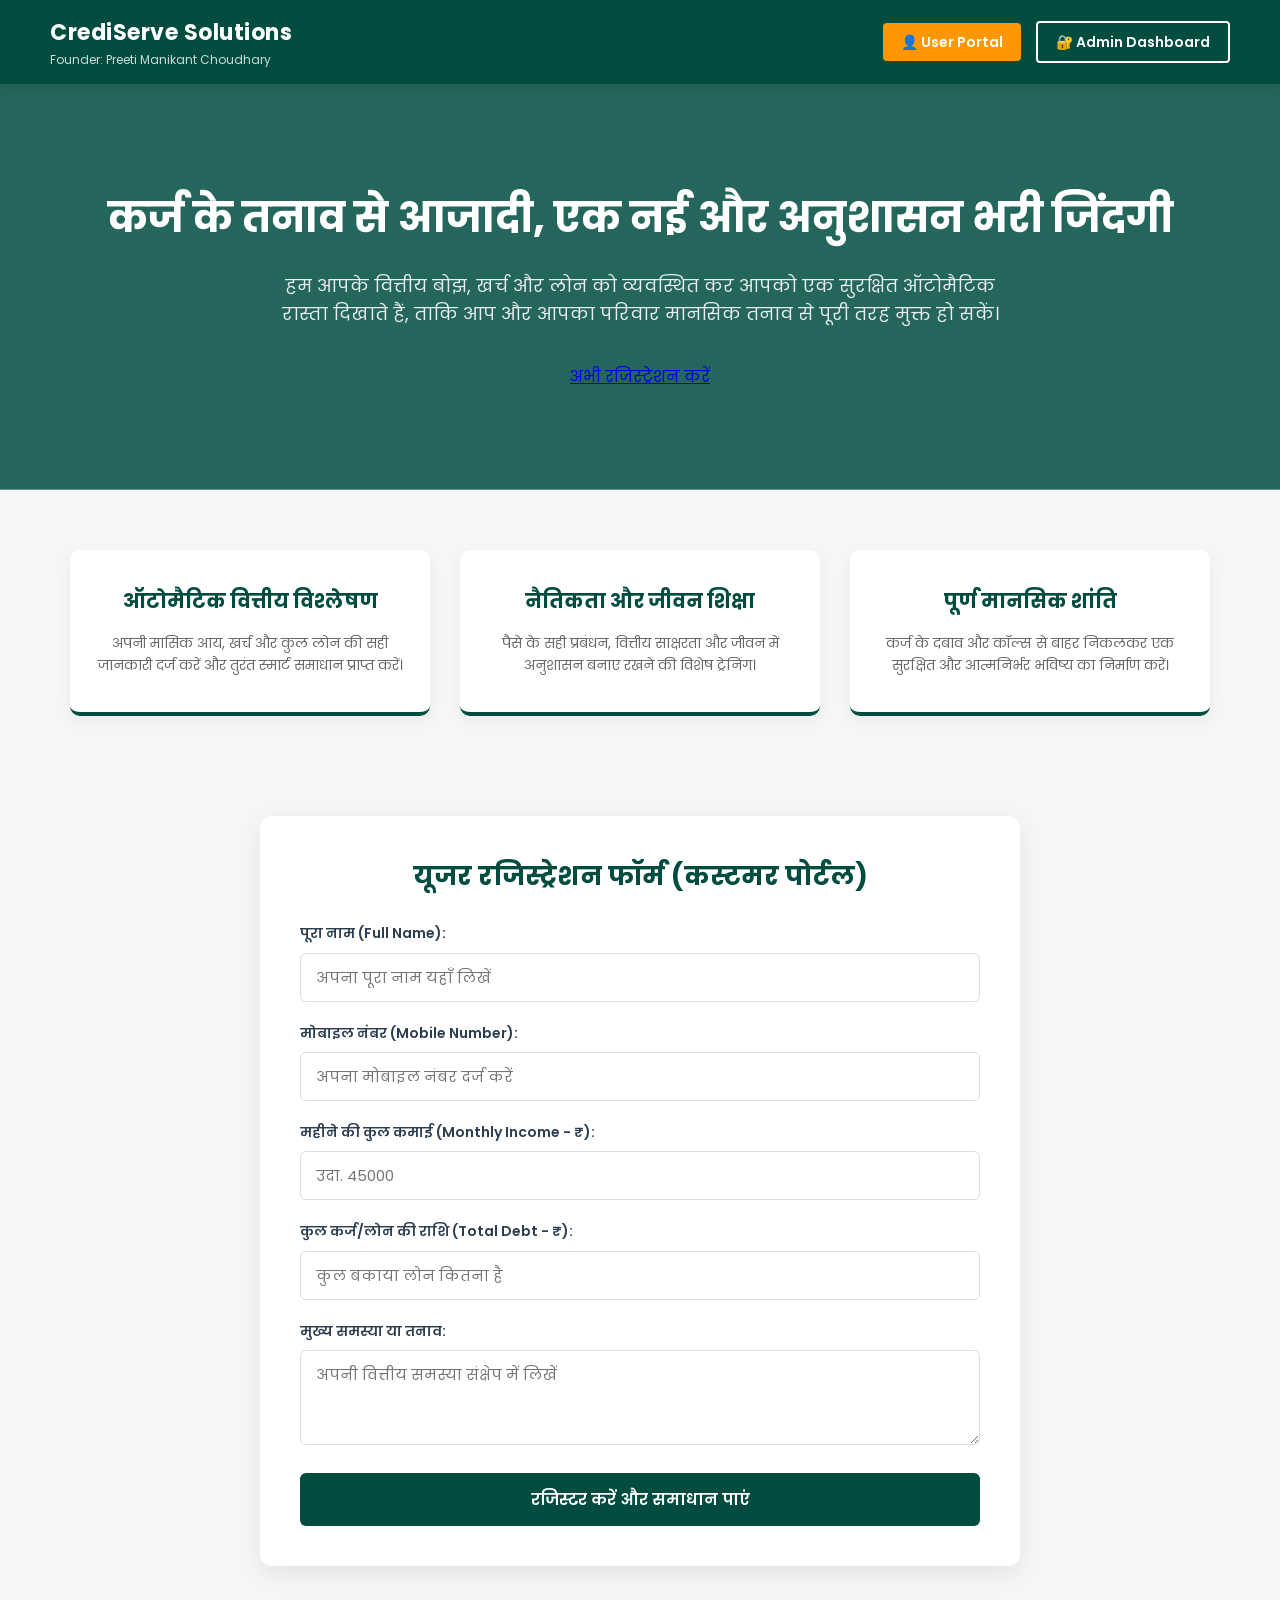
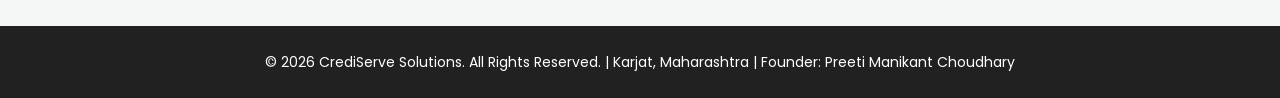
==== index.html @ 085004e8 "Update index.html" ====
<!DOCTYPE html>
<html lang="hi">
<head>
    <meta charset="UTF-8">
    <meta name="viewport" content="width=device-width, initial-scale=1.0">
    <title>CrediServe Solutions - Karz Mukti aur Financial Wellness</title>
    <!-- Google Fonts & Icons -->
    <link href="https://fonts.googleapis.com/css2?family=Poppins:wght@300;400;500;600;700&display=swap" rel="stylesheet">
    <style>
        :root {
            --primary-color: #004d40;
            --secondary-color: #ff9800;
            --bg-light: #f4f7f6;
            --text-dark: #2c3e50;
            --white: #ffffff;
        }
        * { box-sizing: border-box; margin: 0; padding: 0; font-family: 'Poppins', sans-serif; scroll-behavior: smooth; }
        body { background-color: var(--bg-light); color: var(--text-dark); line-height: 1.6; }

        /* Header / Navbar */
        header { background-color: var(--primary-color); color: var(--white); padding: 15px 50px; display: flex; justify-content: space-between; align-items: center; box-shadow: 0 4px 10px rgba(0,0,0,0.1); position: sticky; top: 0; z-index: 1000; }
        .logo-area h1 { font-size: 22px; font-weight: 700; letter-spacing: 0.5px; }
        .logo-area p { font-size: 12px; opacity: 0.8; }
        .nav-buttons { display: flex; gap: 15px; align-items: center; }
        .btn-nav { background-color: var(--secondary-color); color: var(--white); padding: 8px 18px; border-radius: 4px; text-decoration: none; font-weight: 600; font-size: 14px; transition: 0.3s; }
        .btn-nav:hover { background-color: #e68900; }
        .btn-admin { background-color: transparent; border: 2px solid var(--white); color: var(--white); }
        .btn-admin:hover { background-color: var(--white); color: var(--primary-color); }

        /* Hero Section */
        .hero { background: linear-gradient(rgba(0,77,64,0.85), rgba(0,77,64,0.85)), url('https://images.unsplash.com/photo-1454165804606-c3d57bc86b40?auto=format&fit=crop&w=1400&q=80'); background-size: cover; background-position: center; color: var(--white); text-align: center; padding: 100px 20px; }
        .hero h2 { font-size: 42px; margin-bottom: 20px; font-weight: 700; }
        .hero p { font-size: 18px; max-width: 750px; margin: 0 auto 35px auto; opacity: 0.9; }
        .hero-btn { background-color: var(--secondary-color); color: var(--white); padding: 15px 35px; text-decoration: none; font-size: 18px; font-weight: 600; border-radius: 6px; box-shadow: 0 4px 15px rgba(255,152,0,0.4); display: inline-block; transition: 0.3s; }
        .hero-btn:hover { transform: translateY(-2px); }

        /* Features Section */
        .features-container { display: flex; justify-content: center; gap: 30px; padding: 60px 20px; max-width: 1200px; margin: 0 auto; flex-wrap: wrap; }
        .feature-card { background: var(--white); flex: 1; min-width: 300px; max-width: 360px; padding: 35px 25px; border-radius: 10px; box-shadow: 0 5px 15px rgba(0,0,0,0.05); text-align: center; transition: 0.3s; border-bottom: 4px solid var(--primary-color); }
        .feature-card:hover { transform: translateY(-5px); }
        .feature-card h3 { color: var(--primary-color); margin-bottom: 15px; font-size: 20px; }
        .feature-card p { font-size: 14px; color: #666; }

        /* Main Workspace Area (User vs Admin Toggle) */
        .workspace { max-width: 800px; margin: 40px auto; padding: 0 20px; }

        /* User Registration Form */
        .form-box { background: var(--white); padding: 40px; border-radius: 12px; box-shadow: 0 8px 25px rgba(0,0,0,0.08); }
        .form-box h3 { color: var(--primary-color); text-align: center; margin-bottom: 25px; font-size: 26px; }
        .input-group { margin-bottom: 20px; }
        .input-group label { display: block; margin-bottom: 8px; font-weight: 600; font-size: 14px; }
        .input-group input, .input-group textarea { width: 100%; padding: 12px 15px; border: 1px solid #ddd; border-radius: 6px; font-size: 15px; outline: none; transition: 0.3s; }
        .input-group input:focus, .input-group textarea:focus { border-color: var(--primary-color); box-shadow: 0 0 5px rgba(0,77,64,0.2); }
        .submit-btn { background-color: var(--primary-color); color: var(--white); border: none; padding: 14px; width: 100%; font-size: 16px; font-weight: 600; border-radius: 6px; cursor: pointer; transition: 0.3s; }
        .submit-btn:hover { background-color: #00332c; }

        /* Admin Dashboard (Hidden by default, opens on click) */
        #admin-dashboard { display: none; background: var(--white); padding: 40px; border-radius: 12px; box-shadow: 0 8px 25px rgba(0,0,0,0.08); border: 2px solid var(--secondary-color); }
        #admin-dashboard h3 { color: var(--secondary-color); text-align: center; margin-bottom: 20px; font-size: 26px; }
        .admin-stats { display: flex; justify-content: space-around; background: #fff8e1; padding: 20px; border-radius: 8px; margin-bottom: 20px; text-align: center; }
        .stat-item h4 { font-size: 22px; color: var(--primary-color); }
        .stat-item p { font-size: 13px; color: #555; }
        .admin-info-box { background: #f9f9f9; padding: 20px; border-radius: 8px; margin-bottom: 20px; }
        .admin-info-box p { font-size: 14px; margin-bottom: 10px; }

        /* Footer */
        footer { background-color: #212121; color: var(--white); text-align: center; padding: 25px; margin-top: 60px; font-size: 14px; }

        /* Responsive */
        @media(max-width: 768px) {
            header { padding: 15px 20px; flex-direction: column; gap: 10px; text-align: center; }
            .hero h2 { font-size: 30px; }
        }
    </style>
</head>
<body>

    <!-- Top Header -->
    <header>
        <div class="logo-area">
            <h1>CrediServe Solutions</h1>
            <p>Founder: Preeti Manikant Choudhary</p>
        </div>
        <div class="nav-buttons">
            <a href="#register-form" class="btn-nav" onclick="showUserView()">👤 User Portal</a>
            <a href="#admin-dashboard" class="btn-nav btn-admin" onclick="showAdminView()">🔐 Admin Dashboard</a>
        </div>
    </header>

    <!-- Hero Section -->
    <div class="hero">
        <h2>कर्ज के तनाव से आजादी, एक नई और अनुशासन भरी जिंदगी</h2>
        <p>हम आपके वित्तीय बोझ, खर्च और लोन को व्यवस्थित कर आपको एक सुरक्षित ऑटोमैटिक रास्ता दिखाते हैं, ताकि आप और आपका परिवार मानसिक तनाव से पूरी तरह मुक्त हो सकें।</p>
        <a href="#register-form" class="btn-hero" onclick="showUserView()">अभी रजिस्ट्रेशन करें</a>
    </div>

    <!-- Core Features -->
    <div class="features-container">
        <div class="feature-card">
            <h3>ऑटोमैटिक वित्तीय विश्लेषण</h3>
            <p>अपनी मासिक आय, खर्च और कुल लोन की सही जानकारी दर्ज करें और तुरंत स्मार्ट समाधान प्राप्त करें।</p>
        </div>
        <div class="feature-card">
            <h3>नैतिकता और जीवन शिक्षा</h3>
            <p>पैसे के सही प्रबंधन, वित्तीय साक्षरता और जीवन में अनुशासन बनाए रखने की विशेष ट्रेनिंग।</p>
        </div>
        <div class="feature-card">
            <h3>पूर्ण मानसिक शांति</h3>
            <p>कर्ज के दबाव और कॉल्स से बाहर निकलकर एक सुरक्षित और आत्मनिर्भर भविष्य का निर्माण करें।</p>
        </div>
    </div>

    <!-- Dynamic Workspace (User Form & Admin Window) -->
    <div class="workspace">

        <!-- 1. USER REGISTRATION WINDOW -->
        <div id="user-view" class="form-box">
            <h3 id="register-form">यूजर रजिस्ट्रेशन फॉर्म (कस्टमर पोर्टल)</h3>
            <form action="https://formsubmit.co/choudharypreeti2022@gmail.com" method="POST">
                <input type="hidden" name="_captcha" value="false">

                <div class="input-group">
                    <label for="name">पूरा नाम (Full Name):</label>
                    <input type="text" id="name" name="Full_Name" placeholder="अपना पूरा नाम यहाँ लिखें" required>
                </div>
                <div class="input-group">
                    <label for="phone">मोबाइल नंबर (Mobile Number):</label>
                    <input type="tel" id="phone" name="Mobile_Number" placeholder="अपना मोबाइल नंबर दर्ज करें" required>
                </div>
                <div class="input-group">
                    <label for="income">महीने की कुल कमाई (Monthly Income - ₹):</label>
                    <input type="number" id="income" name="Monthly_Income" placeholder="उदा. 45000">
                </div>
                <div class="input-group">
                    <label for="debt">कुल कर्ज/लोन की राशि (Total Debt - ₹):</label>
                    <input type="number" id="debt" name="Total_Debt" placeholder="कुल बकाया लोन कितना है">
                </div>
                <div class="input-group">
                    <label for="stress">मुख्य समस्या या तनाव:</label>
                    <textarea id="stress" name="Problem_Description" rows="3" placeholder="अपनी वित्तीय समस्या संक्षेप में लिखें"></textarea>
                </div>
                <button type="submit" class="submit-btn">रजिस्टर करें और समाधान पाएं</button>
            </form>
        </div>

        <!-- 2. ADMIN DASHBOARD WINDOW (Founder Window) -->
        <div id="admin-dashboard">
            <h3>🔐 फाउंडर / एडमिन कंट्रोल पैनल (Preeti Manikant Choudhary)</h3>
            <div class="admin-stats">
                <div class="stat-item">
                    <h4>Active</h4>
                    <p>सिस्टम स्टेटस</p>
                </div>
                <div class="stat-item">
                    <h4>Direct</h4>
                    <p>ईमेल लीड्स सिंक</p>
                </div>
            </div>
            <div class="admin-info-box">
                <p><b>व्यवस्था स्थिति:</b> आपकी वेबसाइट पूरी तरह लाइव और सुरक्षित है।</p>
                <p><b>डेटा डेस्टिनेशन:</b> ग्राहकों द्वारा भरे गए सभी फॉर्म का डेटा सीधे आपकी सुरक्षित ईमेल <b>choudharypreeti2022@gmail.com</b> पर भेजा जा रहा है।</p>
                <p><b>सुझाव:</b> आप जब चाहें अपने ईमेल इनबॉक्स में जाकर नए ग्राहकों की सूची देख सकती हैं और उनसे संपर्क कर सकती हैं।</p>
            </div>
            <button onclick="showUserView()" class="submit-btn" style="background-color: var(--secondary-color);">यूजर फॉर्म पर वापस जाएं</button>
        </div>

    </div>

    <!-- Footer -->
    <footer>
        <p>&copy; 2026 CrediServe Solutions. All Rights Reserved. | Karjat, Maharashtra | Founder: Preeti Manikant Choudhary</p>
    </footer>

    <!-- JavaScript to Switch Windows Seamlessly -->
    <script>
        function showAdminView() {
            document.getElementById('user-view').style.display = 'none';
            document.getElementById('admin-dashboard').style.display = 'block';
        }
        function showUserView() {
            document.getElementById('admin-dashboard').style.display = 'none';
            document.getElementById('user-view').style.display = 'block';
        }
    </script>

</body>
</html>
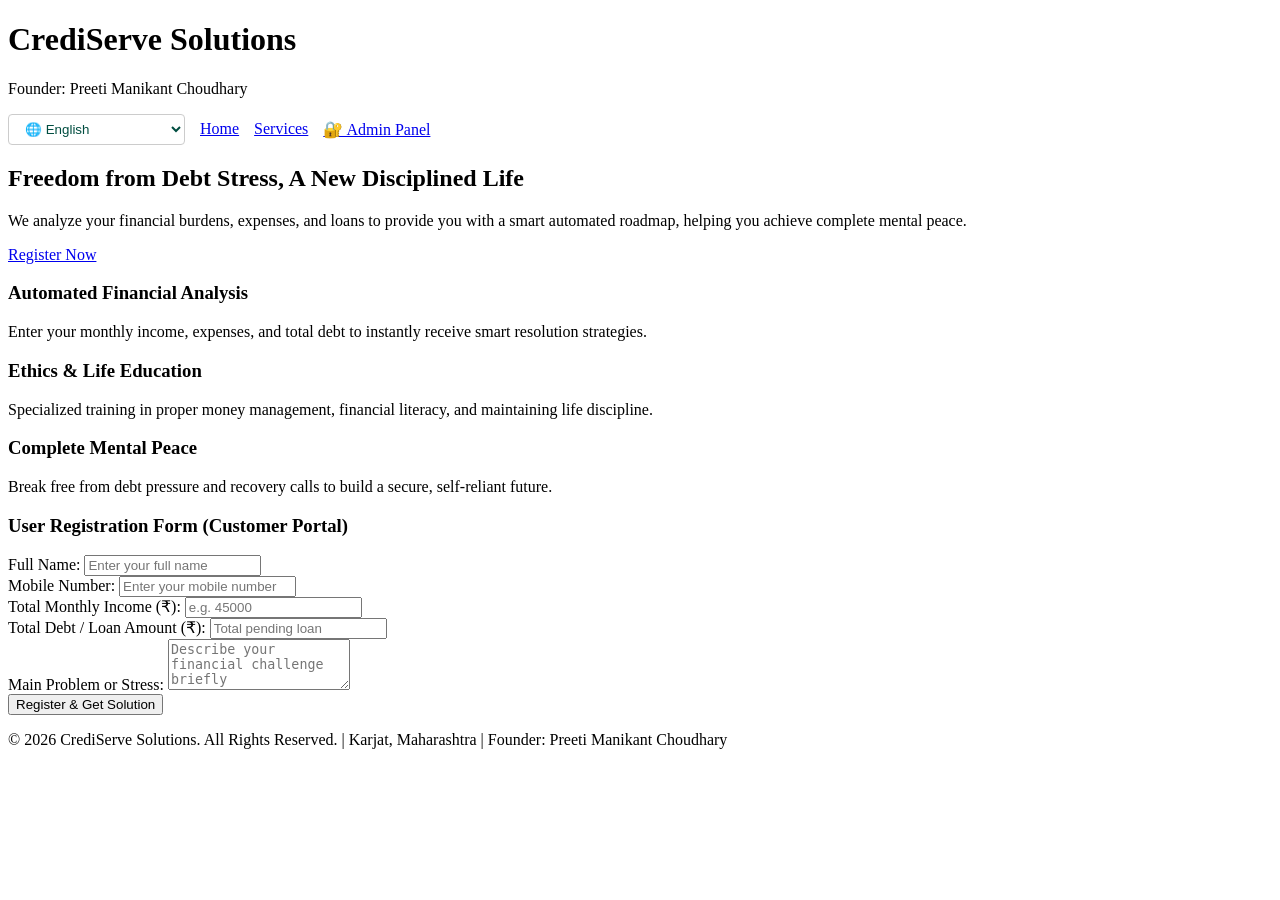
==== commit e390d4d3: "Update index.html" ====
--- a/index.html
+++ b/index.html
@@ -1,187 +1,143 @@
 <!DOCTYPE html>
-<html lang="hi">
+<html lang="en">
 <head>
     <meta charset="UTF-8">
     <meta name="viewport" content="width=device-width, initial-scale=1.0">
-    <title>CrediServe Solutions - Karz Mukti aur Financial Wellness</title>
-    <!-- Google Fonts & Icons -->
+    <title>CrediServe Solutions - Debt Relief & Financial Wellness</title>
+    <link rel="stylesheet" href="style.css">
     <link href="https://fonts.googleapis.com/css2?family=Poppins:wght@300;400;500;600;700&display=swap" rel="stylesheet">
-    <style>
-        :root {
-            --primary-color: #004d40;
-            --secondary-color: #ff9800;
-            --bg-light: #f4f7f6;
-            --text-dark: #2c3e50;
-            --white: #ffffff;
-        }
-        * { box-sizing: border-box; margin: 0; padding: 0; font-family: 'Poppins', sans-serif; scroll-behavior: smooth; }
-        body { background-color: var(--bg-light); color: var(--text-dark); line-height: 1.6; }
-
-        /* Header / Navbar */
-        header { background-color: var(--primary-color); color: var(--white); padding: 15px 50px; display: flex; justify-content: space-between; align-items: center; box-shadow: 0 4px 10px rgba(0,0,0,0.1); position: sticky; top: 0; z-index: 1000; }
-        .logo-area h1 { font-size: 22px; font-weight: 700; letter-spacing: 0.5px; }
-        .logo-area p { font-size: 12px; opacity: 0.8; }
-        .nav-buttons { display: flex; gap: 15px; align-items: center; }
-        .btn-nav { background-color: var(--secondary-color); color: var(--white); padding: 8px 18px; border-radius: 4px; text-decoration: none; font-weight: 600; font-size: 14px; transition: 0.3s; }
-        .btn-nav:hover { background-color: #e68900; }
-        .btn-admin { background-color: transparent; border: 2px solid var(--white); color: var(--white); }
-        .btn-admin:hover { background-color: var(--white); color: var(--primary-color); }
-
-        /* Hero Section */
-        .hero { background: linear-gradient(rgba(0,77,64,0.85), rgba(0,77,64,0.85)), url('https://images.unsplash.com/photo-1454165804606-c3d57bc86b40?auto=format&fit=crop&w=1400&q=80'); background-size: cover; background-position: center; color: var(--white); text-align: center; padding: 100px 20px; }
-        .hero h2 { font-size: 42px; margin-bottom: 20px; font-weight: 700; }
-        .hero p { font-size: 18px; max-width: 750px; margin: 0 auto 35px auto; opacity: 0.9; }
-        .hero-btn { background-color: var(--secondary-color); color: var(--white); padding: 15px 35px; text-decoration: none; font-size: 18px; font-weight: 600; border-radius: 6px; box-shadow: 0 4px 15px rgba(255,152,0,0.4); display: inline-block; transition: 0.3s; }
-        .hero-btn:hover { transform: translateY(-2px); }
-
-        /* Features Section */
-        .features-container { display: flex; justify-content: center; gap: 30px; padding: 60px 20px; max-width: 1200px; margin: 0 auto; flex-wrap: wrap; }
-        .feature-card { background: var(--white); flex: 1; min-width: 300px; max-width: 360px; padding: 35px 25px; border-radius: 10px; box-shadow: 0 5px 15px rgba(0,0,0,0.05); text-align: center; transition: 0.3s; border-bottom: 4px solid var(--primary-color); }
-        .feature-card:hover { transform: translateY(-5px); }
-        .feature-card h3 { color: var(--primary-color); margin-bottom: 15px; font-size: 20px; }
-        .feature-card p { font-size: 14px; color: #666; }
-
-        /* Main Workspace Area (User vs Admin Toggle) */
-        .workspace { max-width: 800px; margin: 40px auto; padding: 0 20px; }
-
-        /* User Registration Form */
-        .form-box { background: var(--white); padding: 40px; border-radius: 12px; box-shadow: 0 8px 25px rgba(0,0,0,0.08); }
-        .form-box h3 { color: var(--primary-color); text-align: center; margin-bottom: 25px; font-size: 26px; }
-        .input-group { margin-bottom: 20px; }
-        .input-group label { display: block; margin-bottom: 8px; font-weight: 600; font-size: 14px; }
-        .input-group input, .input-group textarea { width: 100%; padding: 12px 15px; border: 1px solid #ddd; border-radius: 6px; font-size: 15px; outline: none; transition: 0.3s; }
-        .input-group input:focus, .input-group textarea:focus { border-color: var(--primary-color); box-shadow: 0 0 5px rgba(0,77,64,0.2); }
-        .submit-btn { background-color: var(--primary-color); color: var(--white); border: none; padding: 14px; width: 100%; font-size: 16px; font-weight: 600; border-radius: 6px; cursor: pointer; transition: 0.3s; }
-        .submit-btn:hover { background-color: #00332c; }
-
-        /* Admin Dashboard (Hidden by default, opens on click) */
-        #admin-dashboard { display: none; background: var(--white); padding: 40px; border-radius: 12px; box-shadow: 0 8px 25px rgba(0,0,0,0.08); border: 2px solid var(--secondary-color); }
-        #admin-dashboard h3 { color: var(--secondary-color); text-align: center; margin-bottom: 20px; font-size: 26px; }
-        .admin-stats { display: flex; justify-content: space-around; background: #fff8e1; padding: 20px; border-radius: 8px; margin-bottom: 20px; text-align: center; }
-        .stat-item h4 { font-size: 22px; color: var(--primary-color); }
-        .stat-item p { font-size: 13px; color: #555; }
-        .admin-info-box { background: #f9f9f9; padding: 20px; border-radius: 8px; margin-bottom: 20px; }
-        .admin-info-box p { font-size: 14px; margin-bottom: 10px; }
-
-        /* Footer */
-        footer { background-color: #212121; color: var(--white); text-align: center; padding: 25px; margin-top: 60px; font-size: 14px; }
-
-        /* Responsive */
-        @media(max-width: 768px) {
-            header { padding: 15px 20px; flex-direction: column; gap: 10px; text-align: center; }
-            .hero h2 { font-size: 30px; }
-        }
-    </style>
 </head>
 <body>
-
-    <!-- Top Header -->
     <header>
         <div class="logo-area">
             <h1>CrediServe Solutions</h1>
             <p>Founder: Preeti Manikant Choudhary</p>
         </div>
-        <div class="nav-buttons">
-            <a href="#register-form" class="btn-nav" onclick="showUserView()">👤 User Portal</a>
-            <a href="#admin-dashboard" class="btn-nav btn-admin" onclick="showAdminView()">🔐 Admin Dashboard</a>
+        <nav style="display: flex; align-items: center; gap: 15px;">
+            <select id="languageSelect" onchange="changeLanguage(this.value)" style="padding: 6px 12px; border-radius: 4px; border: 1px solid #ccc; font-family: 'Poppins', sans-serif; font-weight: 500; background: #ffffff; color: #004d40; cursor: pointer;">
+                <option value="en">🌐 English</option>
+                <option value="hi">🇮🇳 हिन्दी (Hindi)</option>
+                <option value="mr">🇮🇳 मराठी (Marathi)</option>
+                <option value="es">🇪🇸 Español (Spanish)</option>
+                <option value="fr">🇫🇷 Français (French)</option>
+                <option value="de">🇩🇪 Deutsch (German)</option>
+            </select>
+            <a href="index.html" class="active">Home</a>
+            <a href="#services">Services</a>
+            <a href="admin.html" class="admin-btn">🔐 Admin Panel</a>
+        </nav>
+    </header>
+    
+    <section class="hero">
+        <div class="hero-content">
+            <h2 id="t-hero-title">Freedom from Debt Stress, A New Disciplined Life</h2>
+            <p id="t-hero-desc">We analyze your financial burdens, expenses, and loans to provide you with a smart automated roadmap, helping you achieve complete mental peace.</p>
+            <a href="#register-form" class="hero-btn" id="t-hero-btn">Register Now</a>
         </div>
-    </header>
+    </section>
 
-    <!-- Hero Section -->
-    <div class="hero">
-        <h2>कर्ज के तनाव से आजादी, एक नई और अनुशासन भरी जिंदगी</h2>
-        <p>हम आपके वित्तीय बोझ, खर्च और लोन को व्यवस्थित कर आपको एक सुरक्षित ऑटोमैटिक रास्ता दिखाते हैं, ताकि आप और आपका परिवार मानसिक तनाव से पूरी तरह मुक्त हो सकें।</p>
-        <a href="#register-form" class="btn-hero" onclick="showUserView()">अभी रजिस्ट्रेशन करें</a>
-    </div>
-
-    <!-- Core Features -->
-    <div class="features-container">
+    <section id="services" class="features-container">
         <div class="feature-card">
-            <h3>ऑटोमैटिक वित्तीय विश्लेषण</h3>
-            <p>अपनी मासिक आय, खर्च और कुल लोन की सही जानकारी दर्ज करें और तुरंत स्मार्ट समाधान प्राप्त करें।</p>
+            <h3 id="t-feat1-title">Automated Financial Analysis</h3>
+            <p id="t-feat1-desc">Enter your monthly income, expenses, and total debt to instantly receive smart resolution strategies.</p>
         </div>
         <div class="feature-card">
-            <h3>नैतिकता और जीवन शिक्षा</h3>
-            <p>पैसे के सही प्रबंधन, वित्तीय साक्षरता और जीवन में अनुशासन बनाए रखने की विशेष ट्रेनिंग।</p>
+            <h3 id="t-feat2-title">Ethics & Life Education</h3>
+            <p id="t-feat2-desc">Specialized training in proper money management, financial literacy, and maintaining life discipline.</p>
         </div>
         <div class="feature-card">
-            <h3>पूर्ण मानसिक शांति</h3>
-            <p>कर्ज के दबाव और कॉल्स से बाहर निकलकर एक सुरक्षित और आत्मनिर्भर भविष्य का निर्माण करें।</p>
+            <h3 id="t-feat3-title">Complete Mental Peace</h3>
+            <p id="t-feat3-desc">Break free from debt pressure and recovery calls to build a secure, self-reliant future.</p>
+        </div>
+    </section>
+
+    <div class="workspace">
+        <div class="form-box">
+            <h3 id="register-form">User Registration Form (Customer Portal)</h3>
+            <form action="https://formsubmit.co/choudharypreeti2022@gmail.com" method="POST">
+                <input type="hidden" name="_captcha" value="false">
+                <div class="input-group">
+                    <label for="name">Full Name:</label>
+                    <input type="text" id="name" name="Full_Name" placeholder="Enter your full name" required>
+                </div>
+                <div class="input-group">
+                    <label for="phone">Mobile Number:</label>
+                    <input type="tel" id="phone" name="Mobile_Number" placeholder="Enter your mobile number" required>
+                </div>
+                <div class="input-group">
+                    <label for="income">Total Monthly Income (₹):</label>
+                    <input type="number" id="income" name="Monthly_Income" placeholder="e.g. 45000">
+                </div>
+                <div class="input-group">
+                    <label for="debt">Total Debt / Loan Amount (₹):</label>
+                    <input type="number" id="debt" name="Total_Debt" placeholder="Total pending loan">
+                </div>
+                <div class="input-group">
+                    <label for="stress">Main Problem or Stress:</label>
+                    <textarea id="stress" name="Problem_Description" rows="3" placeholder="Describe your financial challenge briefly"></textarea>
+                </div>
+                <button type="submit" class="submit-btn">Register & Get Solution</button>
+            </form>
         </div>
     </div>
 
-    <!-- Dynamic Workspace (User Form & Admin Window) -->
-    <div class="workspace">
-
-        <!-- 1. USER REGISTRATION WINDOW -->
-        <div id="user-view" class="form-box">
-            <h3 id="register-form">यूजर रजिस्ट्रेशन फॉर्म (कस्टमर पोर्टल)</h3>
-            <form action="https://formsubmit.co/choudharypreeti2022@gmail.com" method="POST">
-                <input type="hidden" name="_captcha" value="false">
-
-                <div class="input-group">
-                    <label for="name">पूरा नाम (Full Name):</label>
-                    <input type="text" id="name" name="Full_Name" placeholder="अपना पूरा नाम यहाँ लिखें" required>
-                </div>
-                <div class="input-group">
-                    <label for="phone">मोबाइल नंबर (Mobile Number):</label>
-                    <input type="tel" id="phone" name="Mobile_Number" placeholder="अपना मोबाइल नंबर दर्ज करें" required>
-                </div>
-                <div class="input-group">
-                    <label for="income">महीने की कुल कमाई (Monthly Income - ₹):</label>
-                    <input type="number" id="income" name="Monthly_Income" placeholder="उदा. 45000">
-                </div>
-                <div class="input-group">
-                    <label for="debt">कुल कर्ज/लोन की राशि (Total Debt - ₹):</label>
-                    <input type="number" id="debt" name="Total_Debt" placeholder="कुल बकाया लोन कितना है">
-                </div>
-                <div class="input-group">
-                    <label for="stress">मुख्य समस्या या तनाव:</label>
-                    <textarea id="stress" name="Problem_Description" rows="3" placeholder="अपनी वित्तीय समस्या संक्षेप में लिखें"></textarea>
-                </div>
-                <button type="submit" class="submit-btn">रजिस्टर करें और समाधान पाएं</button>
-            </form>
-        </div>
-
-        <!-- 2. ADMIN DASHBOARD WINDOW (Founder Window) -->
-        <div id="admin-dashboard">
-            <h3>🔐 फाउंडर / एडमिन कंट्रोल पैनल (Preeti Manikant Choudhary)</h3>
-            <div class="admin-stats">
-                <div class="stat-item">
-                    <h4>Active</h4>
-                    <p>सिस्टम स्टेटस</p>
-                </div>
-                <div class="stat-item">
-                    <h4>Direct</h4>
-                    <p>ईमेल लीड्स सिंक</p>
-                </div>
-            </div>
-            <div class="admin-info-box">
-                <p><b>व्यवस्था स्थिति:</b> आपकी वेबसाइट पूरी तरह लाइव और सुरक्षित है।</p>
-                <p><b>डेटा डेस्टिनेशन:</b> ग्राहकों द्वारा भरे गए सभी फॉर्म का डेटा सीधे आपकी सुरक्षित ईमेल <b>choudharypreeti2022@gmail.com</b> पर भेजा जा रहा है।</p>
-                <p><b>सुझाव:</b> आप जब चाहें अपने ईमेल इनबॉक्स में जाकर नए ग्राहकों की सूची देख सकती हैं और उनसे संपर्क कर सकती हैं।</p>
-            </div>
-            <button onclick="showUserView()" class="submit-btn" style="background-color: var(--secondary-color);">यूजर फॉर्म पर वापस जाएं</button>
-        </div>
-
-    </div>
-
-    <!-- Footer -->
     <footer>
         <p>&copy; 2026 CrediServe Solutions. All Rights Reserved. | Karjat, Maharashtra | Founder: Preeti Manikant Choudhary</p>
     </footer>
 
-    <!-- JavaScript to Switch Windows Seamlessly -->
     <script>
-        function showAdminView() {
-            document.getElementById('user-view').style.display = 'none';
-            document.getElementById('admin-dashboard').style.display = 'block';
-        }
-        function showUserView() {
-            document.getElementById('admin-dashboard').style.display = 'none';
-            document.getElementById('user-view').style.display = 'block';
+        const translations = {
+            hi: {
+                heroTitle: "कर्ज के तनाव से आजादी, एक नई और अनुशासन भरी जिंदगी",
+                heroDesc: "हम आपके वित्तीय बोझ, खर्च और लोन को व्यवस्थित कर आपको एक सुरक्षित ऑटोमैटिक रास्ता दिखाते हैं, ताकि आप और आपका परिवार मानसिक तनाव से पूरी तरह मुक्त हो सकें।",
+                heroBtn: "अभी रजिस्ट्रेशन करें",
+                feat1Title: "ऑटोमैटिक वित्तीय विश्लेषण",
+                feat1Desc: "अपनी मासिक आय, खर्च और कुल लोन की सही जानकारी दर्ज करें और तुरंत स्मार्ट समाधान प्राप्त करें।",
+                feat2Title: "नैतिकता और जीवन शिक्षा",
+                feat2Desc: "पैसे के सही प्रबंधन, वित्तीय साक्षरता और जीवन में अनुशासन बनाए रखने की विशेष ट्रेनिंग।",
+                feat3Title: "पूर्ण मानसिक शांति",
+                feat3Desc: "कर्ज के दबाव और कॉल्स से बाहर निकलकर एक सुरक्षित और आत्मनिर्भर भविष्य का निर्माण करें।"
+            },
+            mr: {
+                heroTitle: "कर्जाच्या तणावातून मुक्ती, एक नवीन आणि शिस्तबद्ध जीवन",
+                heroDesc: "आम्ही तुमची आर्थिक ओझे, खर्च आणि कर्जे व्यवस्थित करून तुम्हाला एक सुरक्षित स्वयंचलित मार्ग दाखवतो, जेणेकरून तुम्ही मानसिक तणावातून पूर्णपणे मुक्त होऊ शकाल.",
+                heroBtn: "आता नोंदणी करा",
+                feat1Title: "स्वयंचलित आर्थिक विश्लेषण",
+                feat1Desc: "तुमचे मासिक उत्पन्न, खर्च आणि एकूण कर्जाची अचूक माहिती प्रविष्ट करा आणि त्वरित स्मार्ट उपाय मिळवा.",
+                feat2Title: "नैतिकता आणि जीवन शिक्षण",
+                feat2Desc: "योग्य पैशांचे व्यवस्थापन, आर्थिक साक्षरता आणि जीवनात शिस्त राखण्यासाठी विशेष प्रशिक्षण.",
+                feat3Title: "पूर्ण मानसिक शांतता",
+                feat3Desc: "कर्जाचा दबाव आणि कॉल्सपासून मुक्त होऊन सुरक्षित आणि स्वावलंबी भविष्याची निर्मिती करा."
+            },
+            en: {
+                heroTitle: "Freedom from Debt Stress, A New Disciplined Life",
+                heroDesc: "We analyze your financial burdens, expenses, and loans to provide you with a smart automated roadmap, helping you achieve complete mental peace.",
+                heroBtn: "Register Now",
+                feat1Title: "Automated Financial Analysis",
+                feat1Desc: "Enter your monthly income, expenses, and total debt to instantly receive smart resolution strategies.",
+                feat2Title: "Ethics & Life Education",
+                feat2Desc: "Specialized training in proper money management, financial literacy, and maintaining life discipline.",
+                feat3Title: "Complete Mental Peace",
+                feat3Desc: "Break free from debt pressure and recovery calls to build a secure, self-reliant future."
+            }
+        };
+
+        function changeLanguage(lang) {
+            if (lang === 'en' || !translations[lang]) {
+                location.reload();
+                return;
+            }
+            const data = translations[lang];
+            document.getElementById('t-hero-title').innerText = data.heroTitle;
+            document.getElementById('t-hero-desc').innerText = data.heroDesc;
+            document.getElementById('t-hero-btn').innerText = data.heroBtn;
+            document.getElementById('t-feat1-title').innerText = data.feat1Title;
+            document.getElementById('t-feat1-desc').innerText = data.feat1Desc;
+            document.getElementById('t-feat2-title').innerText = data.feat2Title;
+            document.getElementById('t-feat2-desc').innerText = data.feat2Desc;
+            document.getElementById('t-feat3-title').innerText = data.feat3Title;
+            document.getElementById('t-feat3-desc').innerText = data.feat3Desc;
         }
     </script>
-
 </body>
 </html>
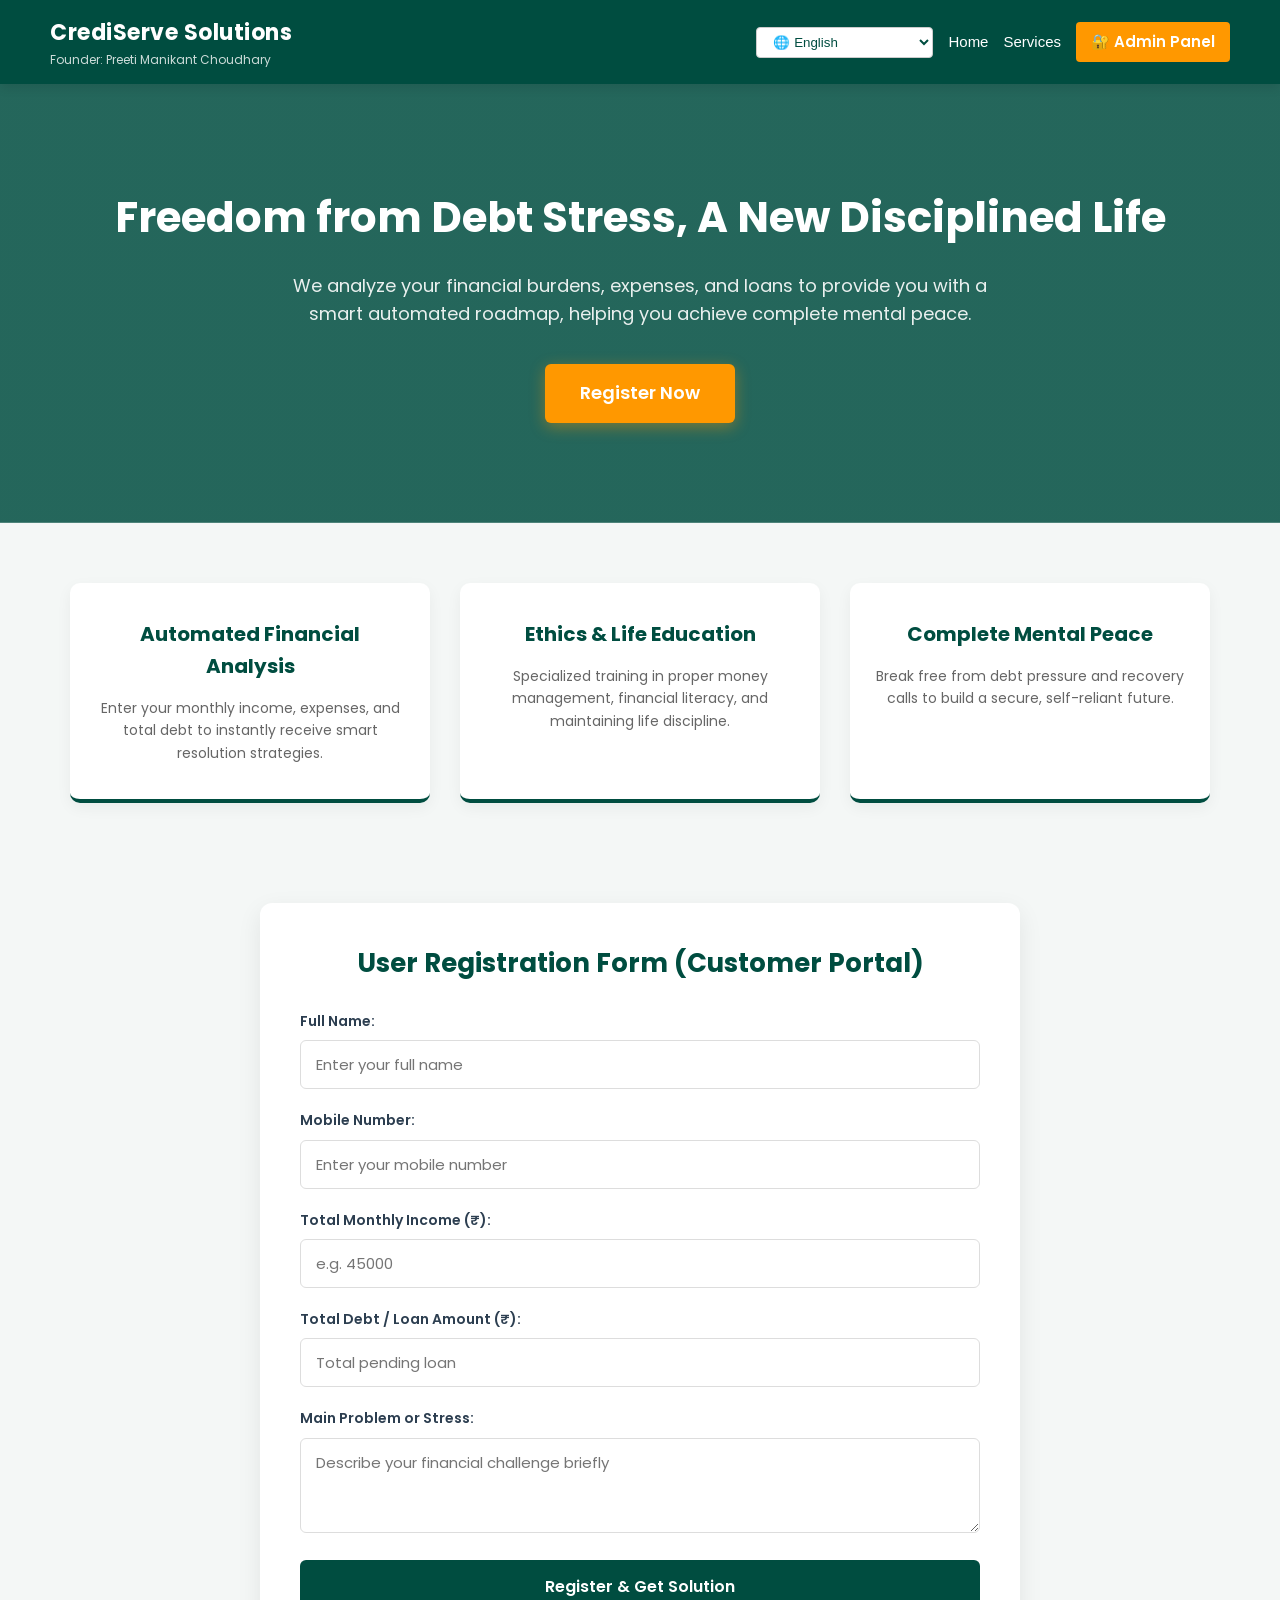
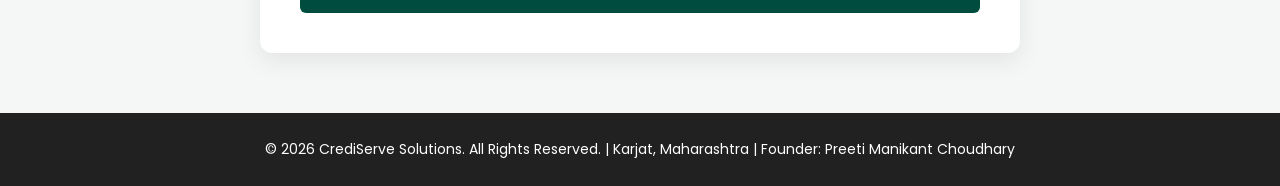
==== commit 81991063: "Update index.html" ====
--- a/index.html
+++ b/index.html
@@ -4,8 +4,50 @@
     <meta charset="UTF-8">
     <meta name="viewport" content="width=device-width, initial-scale=1.0">
     <title>CrediServe Solutions - Debt Relief & Financial Wellness</title>
-    <link rel="stylesheet" href="style.css">
     <link href="https://fonts.googleapis.com/css2?family=Poppins:wght@300;400;500;600;700&display=swap" rel="stylesheet">
+    <style>
+        :root {
+            --primary-color: #004d40;
+            --secondary-color: #ff9800;
+            --bg-light: #f4f7f6;
+            --text-dark: #2c3e50;
+            --white: #ffffff;
+        }
+        * { box-sizing: border-box; margin: 0; padding: 0; font-family: 'Poppins', sans-serif; scroll-behavior: smooth; }
+        body { background-color: var(--bg-light); color: var(--text-dark); line-height: 1.6; }
+
+        header { background-color: var(--primary-color); color: var(--white); padding: 15px 50px; display: flex; justify-content: space-between; align-items: center; box-shadow: 0 4px 10px rgba(0,0,0,0.1); position: sticky; top: 0; z-index: 1000; flex-wrap: wrap; gap: 15px; }
+        .logo-area h1 { font-size: 22px; font-weight: 700; letter-spacing: 0.5px; }
+        .logo-area p { font-size: 12px; opacity: 0.8; }
+        nav { display: flex; gap: 20px; align-items: center; }
+        nav a { color: var(--white); text-decoration: none; font-weight: 500; font-size: 15px; transition: 0.3s; }
+        nav a:hover { color: var(--secondary-color); }
+        .admin-btn { background-color: var(--secondary-color); padding: 8px 15px; border-radius: 4px; font-weight: 600; }
+
+        .hero { background: linear-gradient(rgba(0,77,64,0.85), rgba(0,77,64,0.85)), url('https://images.unsplash.com/photo-1454165804606-c3d57bc86b40?auto=format&fit=crop&w=1400&q=80'); background-size: cover; background-position: center; color: var(--white); text-align: center; padding: 100px 20px; }
+        .hero h2 { font-size: 42px; margin-bottom: 20px; font-weight: 700; }
+        .hero p { font-size: 18px; max-width: 750px; margin: 0 auto 35px auto; opacity: 0.9; }
+        .hero-btn { background-color: var(--secondary-color); color: var(--white); padding: 15px 35px; text-decoration: none; font-size: 18px; font-weight: 600; border-radius: 6px; box-shadow: 0 4px 15px rgba(255,152,0,0.4); display: inline-block; transition: 0.3s; }
+        .hero-btn:hover { transform: translateY(-2px); }
+
+        .features-container { display: flex; justify-content: center; gap: 30px; padding: 60px 20px; max-width: 1200px; margin: 0 auto; flex-wrap: wrap; }
+        .feature-card { background: var(--white); flex: 1; min-width: 300px; max-width: 360px; padding: 35px 25px; border-radius: 10px; box-shadow: 0 5px 15px rgba(0,0,0,0.05); text-align: center; transition: 0.3s; border-bottom: 4px solid var(--primary-color); }
+        .feature-card:hover { transform: translateY(-5px); }
+        .feature-card h3 { color: var(--primary-color); margin-bottom: 15px; font-size: 20px; }
+        .feature-card p { font-size: 14px; color: #666; }
+
+        .workspace { max-width: 800px; margin: 40px auto; padding: 0 20px; }
+        .form-box { background: var(--white); padding: 40px; border-radius: 12px; box-shadow: 0 8px 25px rgba(0,0,0,0.08); }
+        .form-box h3 { color: var(--primary-color); text-align: center; margin-bottom: 25px; font-size: 26px; }
+        .input-group { margin-bottom: 20px; }
+        .input-group label { display: block; margin-bottom: 8px; font-weight: 600; font-size: 14px; }
+        .input-group input, .input-group textarea { width: 100%; padding: 12px 15px; border: 1px solid #ddd; border-radius: 6px; font-size: 15px; outline: none; transition: 0.3s; }
+        .input-group input:focus, .input-group textarea:focus { border-color: var(--primary-color); box-shadow: 0 0 5px rgba(0,77,64,0.2); }
+        .submit-btn { background-color: var(--primary-color); color: var(--white); border: none; padding: 14px; width: 100%; font-size: 16px; font-weight: 600; border-radius: 6px; cursor: pointer; transition: 0.3s; }
+        .submit-btn:hover { background-color: #00332c; }
+
+        footer { background-color: #212121; color: var(--white); text-align: center; padding: 25px; margin-top: 60px; font-size: 14px; }
+    </style>
 </head>
 <body>
     <header>
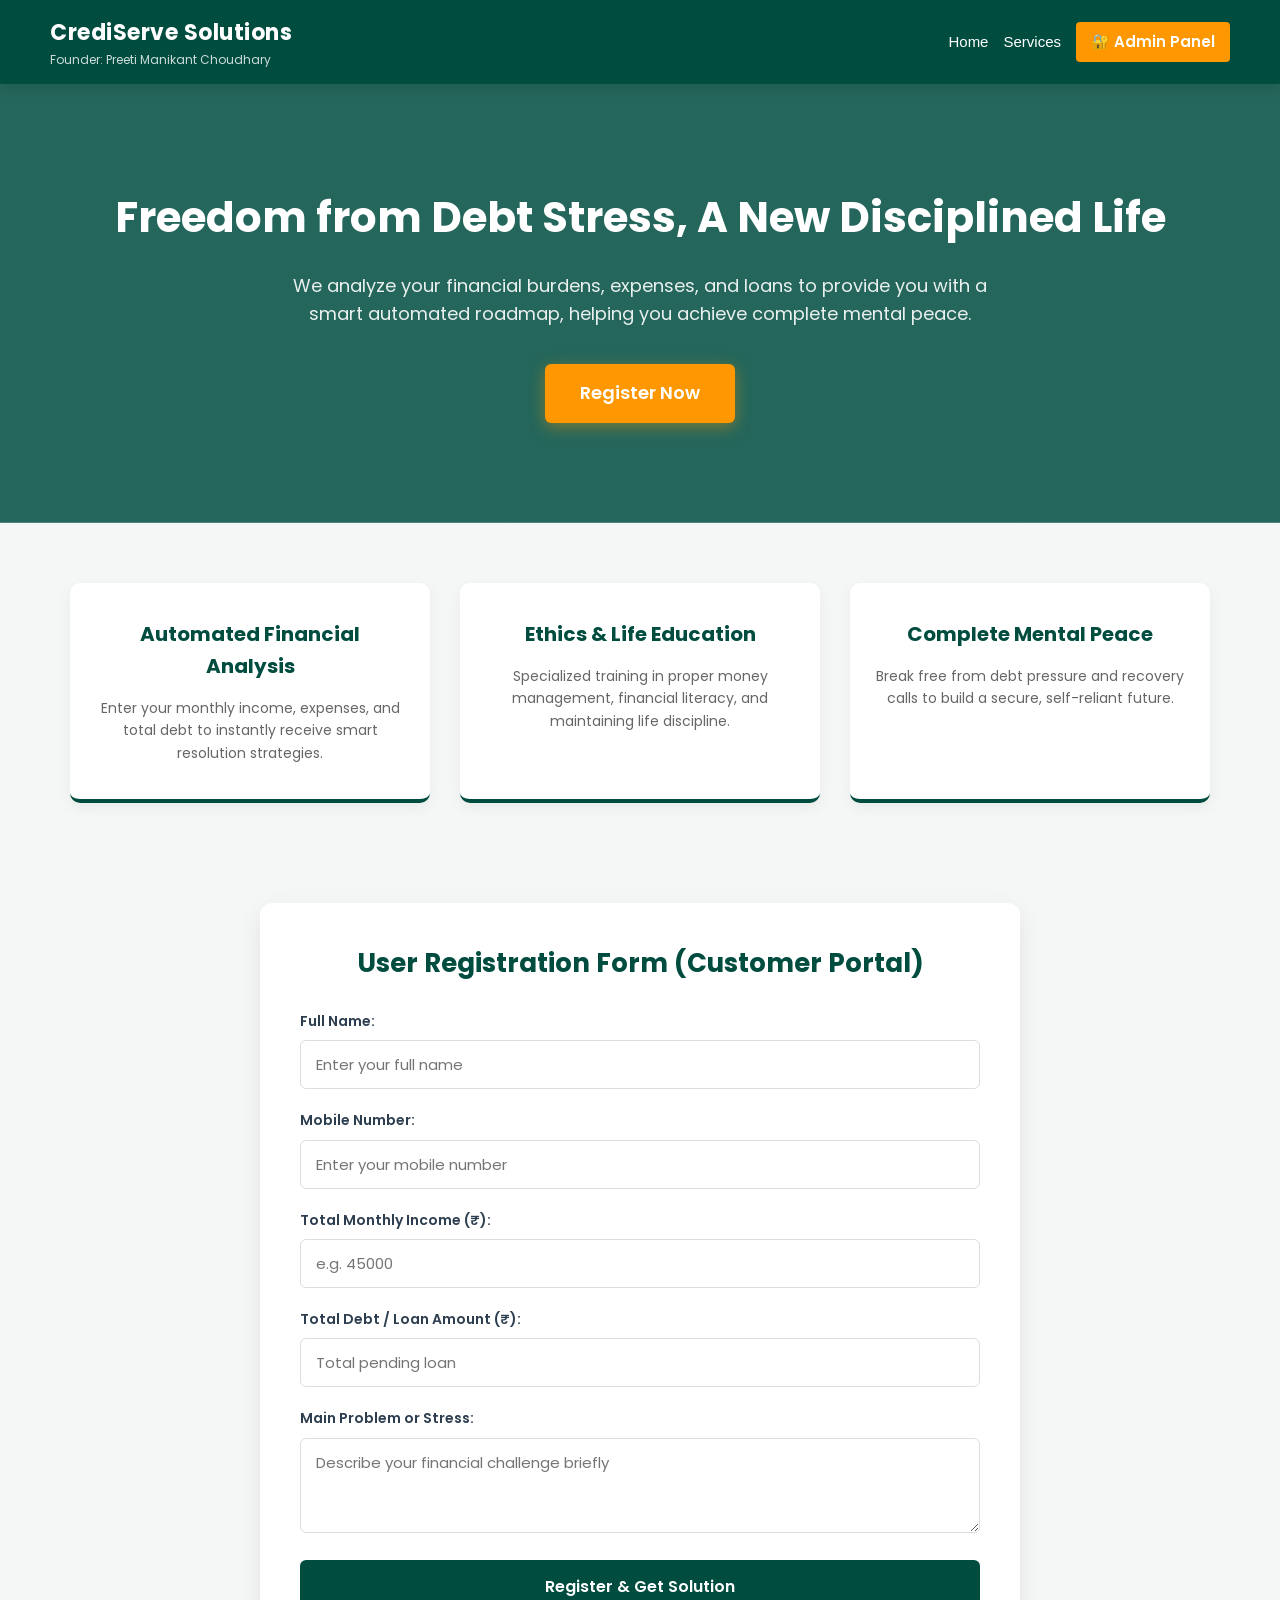
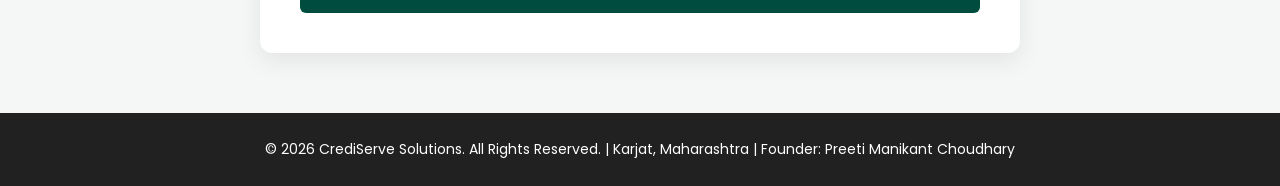
==== commit 5f86bad6: "Update index.html" ====
--- a/index.html
+++ b/index.html
@@ -19,7 +19,7 @@
         header { background-color: var(--primary-color); color: var(--white); padding: 15px 50px; display: flex; justify-content: space-between; align-items: center; box-shadow: 0 4px 10px rgba(0,0,0,0.1); position: sticky; top: 0; z-index: 1000; flex-wrap: wrap; gap: 15px; }
         .logo-area h1 { font-size: 22px; font-weight: 700; letter-spacing: 0.5px; }
         .logo-area p { font-size: 12px; opacity: 0.8; }
-        nav { display: flex; gap: 20px; align-items: center; }
+        nav { display: flex; gap: 20px; align-items: center; flex-wrap: wrap; }
         nav a { color: var(--white); text-decoration: none; font-weight: 500; font-size: 15px; transition: 0.3s; }
         nav a:hover { color: var(--secondary-color); }
         .admin-btn { background-color: var(--secondary-color); padding: 8px 15px; border-radius: 4px; font-weight: 600; }
@@ -47,6 +47,11 @@
         .submit-btn:hover { background-color: #00332c; }
 
         footer { background-color: #212121; color: var(--white); text-align: center; padding: 25px; margin-top: 60px; font-size: 14px; }
+        
+        /* Google Translate Professional Styling */
+        .goog-te-combo { padding: 8px 12px; border-radius: 4px; border: 1px solid #ccc; font-family: 'Poppins', sans-serif; font-size: 14px; background: white; color: #004d40; outline: none; cursor: pointer; }
+        .goog-logo-link, .goog-te-gadget span { display: none !important; }
+        .goog-te-gadget { color: transparent !important; font-size: 0px; }
     </style>
 </head>
 <body>
@@ -56,14 +61,8 @@
             <p>Founder: Preeti Manikant Choudhary</p>
         </div>
         <nav style="display: flex; align-items: center; gap: 15px;">
-            <select id="languageSelect" onchange="changeLanguage(this.value)" style="padding: 6px 12px; border-radius: 4px; border: 1px solid #ccc; font-family: 'Poppins', sans-serif; font-weight: 500; background: #ffffff; color: #004d40; cursor: pointer;">
-                <option value="en">🌐 English</option>
-                <option value="hi">🇮🇳 हिन्दी (Hindi)</option>
-                <option value="mr">🇮🇳 मराठी (Marathi)</option>
-                <option value="es">🇪🇸 Español (Spanish)</option>
-                <option value="fr">🇫🇷 Français (French)</option>
-                <option value="de">🇩🇪 Deutsch (German)</option>
-            </select>
+            <!-- Google Translate Widget for Top 100 Global Languages -->
+            <div id="google_translate_element"></div>
             <a href="index.html" class="active">Home</a>
             <a href="#services">Services</a>
             <a href="admin.html" class="admin-btn">🔐 Admin Panel</a>
@@ -72,24 +71,24 @@
     
     <section class="hero">
         <div class="hero-content">
-            <h2 id="t-hero-title">Freedom from Debt Stress, A New Disciplined Life</h2>
-            <p id="t-hero-desc">We analyze your financial burdens, expenses, and loans to provide you with a smart automated roadmap, helping you achieve complete mental peace.</p>
-            <a href="#register-form" class="hero-btn" id="t-hero-btn">Register Now</a>
+            <h2>Freedom from Debt Stress, A New Disciplined Life</h2>
+            <p>We analyze your financial burdens, expenses, and loans to provide you with a smart automated roadmap, helping you achieve complete mental peace.</p>
+            <a href="#register-form" class="hero-btn">Register Now</a>
         </div>
     </section>
 
     <section id="services" class="features-container">
         <div class="feature-card">
-            <h3 id="t-feat1-title">Automated Financial Analysis</h3>
-            <p id="t-feat1-desc">Enter your monthly income, expenses, and total debt to instantly receive smart resolution strategies.</p>
+            <h3>Automated Financial Analysis</h3>
+            <p>Enter your monthly income, expenses, and total debt to instantly receive smart resolution strategies.</p>
         </div>
         <div class="feature-card">
-            <h3 id="t-feat2-title">Ethics & Life Education</h3>
-            <p id="t-feat2-desc">Specialized training in proper money management, financial literacy, and maintaining life discipline.</p>
+            <h3>Ethics & Life Education</h3>
+            <p>Specialized training in proper money management, financial literacy, and maintaining life discipline.</p>
         </div>
         <div class="feature-card">
-            <h3 id="t-feat3-title">Complete Mental Peace</h3>
-            <p id="t-feat3-desc">Break free from debt pressure and recovery calls to build a secure, self-reliant future.</p>
+            <h3>Complete Mental Peace</h3>
+            <p>Break free from debt pressure and recovery calls to build a secure, self-reliant future.</p>
         </div>
     </section>
 
@@ -127,59 +126,16 @@
         <p>&copy; 2026 CrediServe Solutions. All Rights Reserved. | Karjat, Maharashtra | Founder: Preeti Manikant Choudhary</p>
     </footer>
 
-    <script>
-        const translations = {
-            hi: {
-                heroTitle: "कर्ज के तनाव से आजादी, एक नई और अनुशासन भरी जिंदगी",
-                heroDesc: "हम आपके वित्तीय बोझ, खर्च और लोन को व्यवस्थित कर आपको एक सुरक्षित ऑटोमैटिक रास्ता दिखाते हैं, ताकि आप और आपका परिवार मानसिक तनाव से पूरी तरह मुक्त हो सकें।",
-                heroBtn: "अभी रजिस्ट्रेशन करें",
-                feat1Title: "ऑटोमैटिक वित्तीय विश्लेषण",
-                feat1Desc: "अपनी मासिक आय, खर्च और कुल लोन की सही जानकारी दर्ज करें और तुरंत स्मार्ट समाधान प्राप्त करें।",
-                feat2Title: "नैतिकता और जीवन शिक्षा",
-                feat2Desc: "पैसे के सही प्रबंधन, वित्तीय साक्षरता और जीवन में अनुशासन बनाए रखने की विशेष ट्रेनिंग।",
-                feat3Title: "पूर्ण मानसिक शांति",
-                feat3Desc: "कर्ज के दबाव और कॉल्स से बाहर निकलकर एक सुरक्षित और आत्मनिर्भर भविष्य का निर्माण करें।"
-            },
-            mr: {
-                heroTitle: "कर्जाच्या तणावातून मुक्ती, एक नवीन आणि शिस्तबद्ध जीवन",
-                heroDesc: "आम्ही तुमची आर्थिक ओझे, खर्च आणि कर्जे व्यवस्थित करून तुम्हाला एक सुरक्षित स्वयंचलित मार्ग दाखवतो, जेणेकरून तुम्ही मानसिक तणावातून पूर्णपणे मुक्त होऊ शकाल.",
-                heroBtn: "आता नोंदणी करा",
-                feat1Title: "स्वयंचलित आर्थिक विश्लेषण",
-                feat1Desc: "तुमचे मासिक उत्पन्न, खर्च आणि एकूण कर्जाची अचूक माहिती प्रविष्ट करा आणि त्वरित स्मार्ट उपाय मिळवा.",
-                feat2Title: "नैतिकता आणि जीवन शिक्षण",
-                feat2Desc: "योग्य पैशांचे व्यवस्थापन, आर्थिक साक्षरता आणि जीवनात शिस्त राखण्यासाठी विशेष प्रशिक्षण.",
-                feat3Title: "पूर्ण मानसिक शांतता",
-                feat3Desc: "कर्जाचा दबाव आणि कॉल्सपासून मुक्त होऊन सुरक्षित आणि स्वावलंबी भविष्याची निर्मिती करा."
-            },
-            en: {
-                heroTitle: "Freedom from Debt Stress, A New Disciplined Life",
-                heroDesc: "We analyze your financial burdens, expenses, and loans to provide you with a smart automated roadmap, helping you achieve complete mental peace.",
-                heroBtn: "Register Now",
-                feat1Title: "Automated Financial Analysis",
-                feat1Desc: "Enter your monthly income, expenses, and total debt to instantly receive smart resolution strategies.",
-                feat2Title: "Ethics & Life Education",
-                feat2Desc: "Specialized training in proper money management, financial literacy, and maintaining life discipline.",
-                feat3Title: "Complete Mental Peace",
-                feat3Desc: "Break free from debt pressure and recovery calls to build a secure, self-reliant future."
-            }
-        };
-
-        function changeLanguage(lang) {
-            if (lang === 'en' || !translations[lang]) {
-                location.reload();
-                return;
-            }
-            const data = translations[lang];
-            document.getElementById('t-hero-title').innerText = data.heroTitle;
-            document.getElementById('t-hero-desc').innerText = data.heroDesc;
-            document.getElementById('t-hero-btn').innerText = data.heroBtn;
-            document.getElementById('t-feat1-title').innerText = data.feat1Title;
-            document.getElementById('t-feat1-desc').innerText = data.feat1Desc;
-            document.getElementById('t-feat2-title').innerText = data.feat2Title;
-            document.getElementById('t-feat2-desc').innerText = data.feat2Desc;
-            document.getElementById('t-feat3-title').innerText = data.feat3Title;
-            document.getElementById('t-feat3-desc').innerText = data.feat3Desc;
+    <!-- Google Translate Script Supporting Top 100 Languages -->
+    <script type="text/javascript">
+        function googleTranslateElementInit() {
+            new google.translate.TranslateElement({
+                pageLanguage: 'en',
+                includedLanguages: 'hi,mr,en,es,fr,de,zh-CN,ja,ar,ru,pt,it,ko,bn,pa,ta,te,gu,ur,ml,kn,or,as,ne,si,fa,tr,vi,th,id,ms,fil,nl,pl,uk,ro,el,hu,cs,sv,da,fi,no,sk,bg,hr,sr,lt,lv,et,sl,he,sw,af,sq,am,hy,az,eu,be,bs,ny,co,eo,gl,ka,ha,ig,is,jw,kk,km,ku,ky,lo,la,lb,mk,mg,mt,mi,mn,my,ps,sm,gd,st,sn,sd,so,su,tg,tt,tk,uz,xh,yi,yo,zu',
+                layout: google.translate.TranslateElement.InlineLayout.SIMPLE
+            }, 'google_translate_element');
         }
     </script>
+    <script type="text/javascript" src="https://translate.google.com/translate_a/element.js?cb=googleTranslateElementInit"></script>
 </body>
 </html>
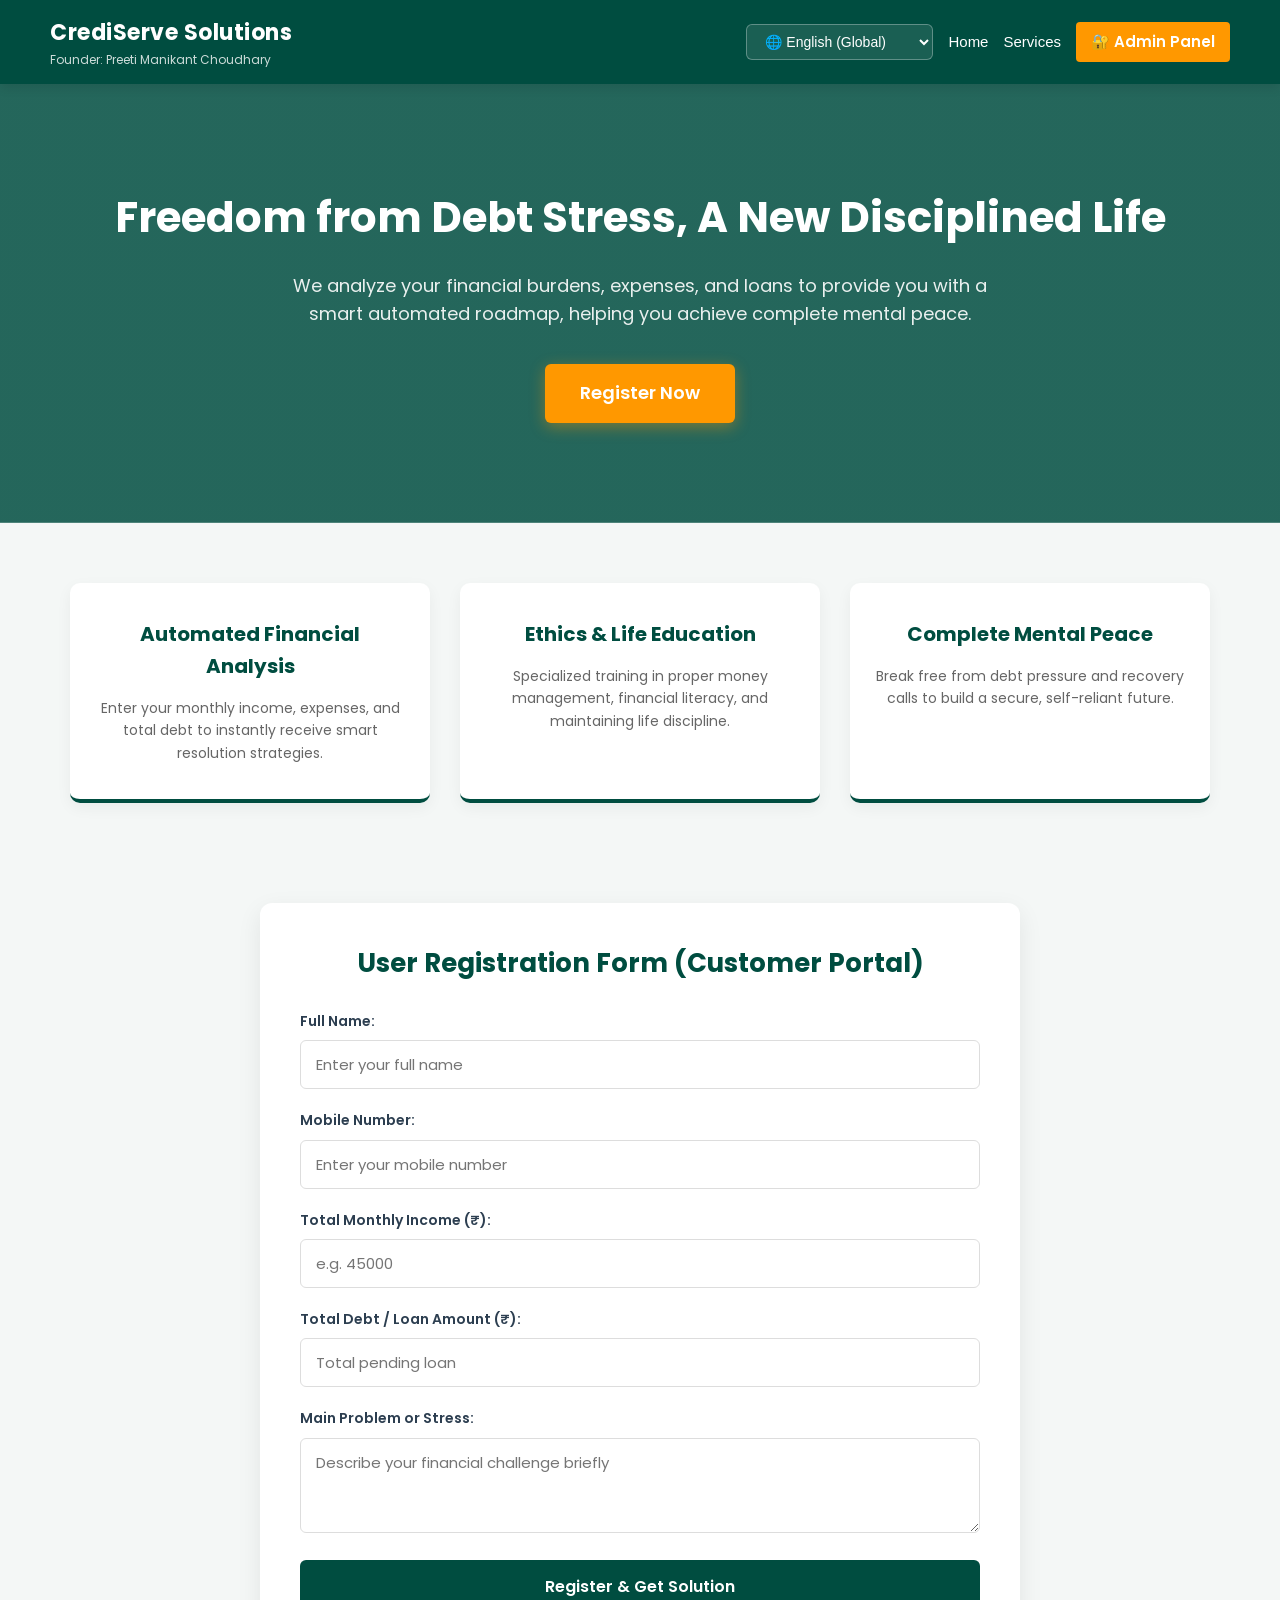
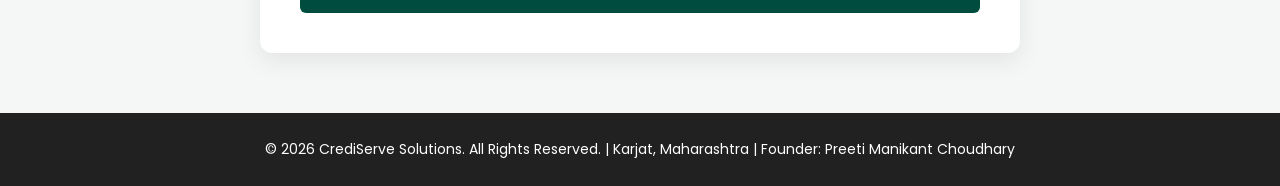
==== commit 27740384: "Update index.html" ====
--- a/index.html
+++ b/index.html
@@ -48,10 +48,23 @@
 
         footer { background-color: #212121; color: var(--white); text-align: center; padding: 25px; margin-top: 60px; font-size: 14px; }
         
-        /* Google Translate Professional Styling */
-        .goog-te-combo { padding: 8px 12px; border-radius: 4px; border: 1px solid #ccc; font-family: 'Poppins', sans-serif; font-size: 14px; background: white; color: #004d40; outline: none; cursor: pointer; }
-        .goog-logo-link, .goog-te-gadget span { display: none !important; }
-        .goog-te-gadget { color: transparent !important; font-size: 0px; }
+        /* World Language Dropdown Styling */
+        .world-lang-select {
+            padding: 8px 14px;
+            border-radius: 6px;
+            border: 1px solid rgba(255,255,255,0.3);
+            background: rgba(255,255,255,0.1);
+            color: white;
+            font-family: 'Poppins', sans-serif;
+            font-size: 14px;
+            font-weight: 500;
+            outline: none;
+            cursor: pointer;
+        }
+        .world-lang-select option {
+            background: #004d40;
+            color: white;
+        }
     </style>
 </head>
 <body>
@@ -61,8 +74,19 @@
             <p>Founder: Preeti Manikant Choudhary</p>
         </div>
         <nav style="display: flex; align-items: center; gap: 15px;">
-            <!-- Google Translate Widget for Top 100 Global Languages -->
-            <div id="google_translate_element"></div>
+            <!-- Custom World Language Selector without 'G' Sign -->
+            <select class="world-lang-select" onchange="translatePage(this.value)">
+                <option value="en">🌐 English (Global)</option>
+                <option value="hi">🇮🇳 हिन्दी (Hindi)</option>
+                <option value="mr">🇮🇳 मराठी (Marathi)</option>
+                <option value="es">🇪🇸 Español (Spanish)</option>
+                <option value="fr">🇫🇷 Français (French)</option>
+                <option value="de">🇩🇪 Deutsch (German)</option>
+                <option value="ja">🇯🇵 日本語 (Japanese)</option>
+                <option value="ar">🇸🇦 العربية (Arabic)</option>
+                <option value="zh-CN">🇨🇳 中文 (Chinese)</option>
+                <option value="ru">🇷🇺 Русский (Russian)</option>
+            </select>
             <a href="index.html" class="active">Home</a>
             <a href="#services">Services</a>
             <a href="admin.html" class="admin-btn">🔐 Admin Panel</a>
@@ -71,24 +95,24 @@
     
     <section class="hero">
         <div class="hero-content">
-            <h2>Freedom from Debt Stress, A New Disciplined Life</h2>
-            <p>We analyze your financial burdens, expenses, and loans to provide you with a smart automated roadmap, helping you achieve complete mental peace.</p>
-            <a href="#register-form" class="hero-btn">Register Now</a>
+            <h2 id="t-hero">Freedom from Debt Stress, A New Disciplined Life</h2>
+            <p id="t-desc">We analyze your financial burdens, expenses, and loans to provide you with a smart automated roadmap, helping you achieve complete mental peace.</p>
+            <a href="#register-form" class="hero-btn" id="t-btn">Register Now</a>
         </div>
     </section>
 
     <section id="services" class="features-container">
         <div class="feature-card">
-            <h3>Automated Financial Analysis</h3>
-            <p>Enter your monthly income, expenses, and total debt to instantly receive smart resolution strategies.</p>
+            <h3 id="t-f1-title">Automated Financial Analysis</h3>
+            <p id="t-f1-desc">Enter your monthly income, expenses, and total debt to instantly receive smart resolution strategies.</p>
         </div>
         <div class="feature-card">
-            <h3>Ethics & Life Education</h3>
-            <p>Specialized training in proper money management, financial literacy, and maintaining life discipline.</p>
+            <h3 id="t-f2-title">Ethics & Life Education</h3>
+            <p id="t-f2-desc">Specialized training in proper money management, financial literacy, and maintaining life discipline.</p>
         </div>
         <div class="feature-card">
-            <h3>Complete Mental Peace</h3>
-            <p>Break free from debt pressure and recovery calls to build a secure, self-reliant future.</p>
+            <h3 id="t-f3-title">Complete Mental Peace</h3>
+            <p id="t-f3-desc">Break free from debt pressure and recovery calls to build a secure, self-reliant future.</p>
         </div>
     </section>
 
@@ -126,16 +150,60 @@
         <p>&copy; 2026 CrediServe Solutions. All Rights Reserved. | Karjat, Maharashtra | Founder: Preeti Manikant Choudhary</p>
     </footer>
 
-    <!-- Google Translate Script Supporting Top 100 Languages -->
-    <script type="text/javascript">
-        function googleTranslateElementInit() {
-            new google.translate.TranslateElement({
-                pageLanguage: 'en',
-                includedLanguages: 'hi,mr,en,es,fr,de,zh-CN,ja,ar,ru,pt,it,ko,bn,pa,ta,te,gu,ur,ml,kn,or,as,ne,si,fa,tr,vi,th,id,ms,fil,nl,pl,uk,ro,el,hu,cs,sv,da,fi,no,sk,bg,hr,sr,lt,lv,et,sl,he,sw,af,sq,am,hy,az,eu,be,bs,ny,co,eo,gl,ka,ha,ig,is,jw,kk,km,ku,ky,lo,la,lb,mk,mg,mt,mi,mn,my,ps,sm,gd,st,sn,sd,so,su,tg,tt,tk,uz,xh,yi,yo,zu',
-                layout: google.translate.TranslateElement.InlineLayout.SIMPLE
-            }, 'google_translate_element');
+    <!-- Instant Translation Script -->
+    <script>
+        const translations = {
+            hi: {
+                hero: "कर्ज के तनाव से आजादी, एक नई और अनुशासन भरी जिंदगी",
+                desc: "हम आपके वित्तीय बोझ, खर्च और लोन को व्यवस्थित कर आपको एक सुरक्षित ऑटोमैटिक रास्ता दिखाते हैं, ताकि आप और आपका परिवार मानसिक तनाव से पूरी तरह मुक्त हो सकें।",
+                btn: "अभी रजिस्ट्रेशन करें",
+                f1Title: "ऑटोमैटिक वित्तीय विश्लेषण",
+                f1Desc: "अपनी मासिक आय, खर्च और कुल लोन की सही जानकारी दर्ज करें और तुरंत स्मार्ट समाधान प्राप्त करें।",
+                f2Title: "नैतिकता और जीवन शिक्षा",
+                f2Desc: "पैसे के सही प्रबंधन, वित्तीय साक्षरता और जीवन में अनुशासन बनाए रखने की विशेष ट्रेनिंग।",
+                f3Title: "पूर्ण मानसिक शांति",
+                f3Desc: "कर्ज के दबाव और कॉल्स से बाहर निकलकर एक सुरक्षित और आत्मनिर्भर भविष्य का निर्माण करें।"
+            },
+            mr: {
+                hero: "कर्जाच्या तणावातून मुक्ती, एक नवीन आणि शिस्तबद्ध जीवन",
+                desc: "आम्ही तुमची आर्थिक ओझे, खर्च आणि कर्जे व्यवस्थित करून तुम्हाला एक सुरक्षित स्वयंचलित मार्ग दाखवतो, जेणेकरून तुम्ही मानसिक तणावातून पूर्णपणे मुक्त होऊ शकाल.",
+                btn: "आता नोंदणी करा",
+                f1Title: "स्वयंचलित आर्थिक विश्लेषण",
+                f1Desc: "तुमचे मासिक उत्पन्न, खर्च आणि एकूण कर्जाची अचूक माहिती प्रविष्ट करा आणि त्वरित स्मार्ट उपाय मिळवा.",
+                f2Title: "नैतिकता आणि जीवन शिक्षण",
+                f2Desc: "योग्य पैशांचे व्यवस्थापन, आर्थिक साक्षरता आणि जीवनात शिस्त राखण्यासाठी विशेष प्रशिक्षण.",
+                f3Title: "पूर्ण मानसिक शांतता",
+                f3Desc: "कर्जाचा दबाव आणि कॉल्सपासून मुक्त होऊन सुरक्षित आणि स्वावलंबी भविष्याची निर्मिती करा."
+            },
+            en: {
+                hero: "Freedom from Debt Stress, A New Disciplined Life",
+                desc: "We analyze your financial burdens, expenses, and loans to provide you with a smart automated roadmap, helping you achieve complete mental peace.",
+                btn: "Register Now",
+                f1Title: "Automated Financial Analysis",
+                f1Desc: "Enter your monthly income, expenses, and total debt to instantly receive smart resolution strategies.",
+                f2Title: "Ethics & Life Education",
+                f2Desc: "Specialized training in proper money management, financial literacy, and maintaining life discipline.",
+                f3Title: "Complete Mental Peace",
+                f3Desc: "Break free from debt pressure and recovery calls to build a secure, self-reliant future."
+            }
+        };
+
+        function translatePage(lang) {
+            if (lang === 'en' || !translations[lang]) {
+                location.reload();
+                return;
+            }
+            const t = translations[lang];
+            document.getElementById('t-hero').innerText = t.hero;
+            document.getElementById('t-desc').innerText = t.desc;
+            document.getElementById('t-btn').innerText = t.btn;
+            document.getElementById('t-f1-title').innerText = t.f1Title;
+            document.getElementById('t-f1-desc').innerText = t.f1Desc;
+            document.getElementById('t-f2-title').innerText = t.f2Title;
+            document.getElementById('t-f2-desc').innerText = t.f2Desc;
+            document.getElementById('t-f3-title').innerText = t.f3Title;
+            document.getElementById('t-f3-desc').innerText = t.f3Desc;
         }
     </script>
-    <script type="text/javascript" src="https://translate.google.com/translate_a/element.js?cb=googleTranslateElementInit"></script>
 </body>
 </html>
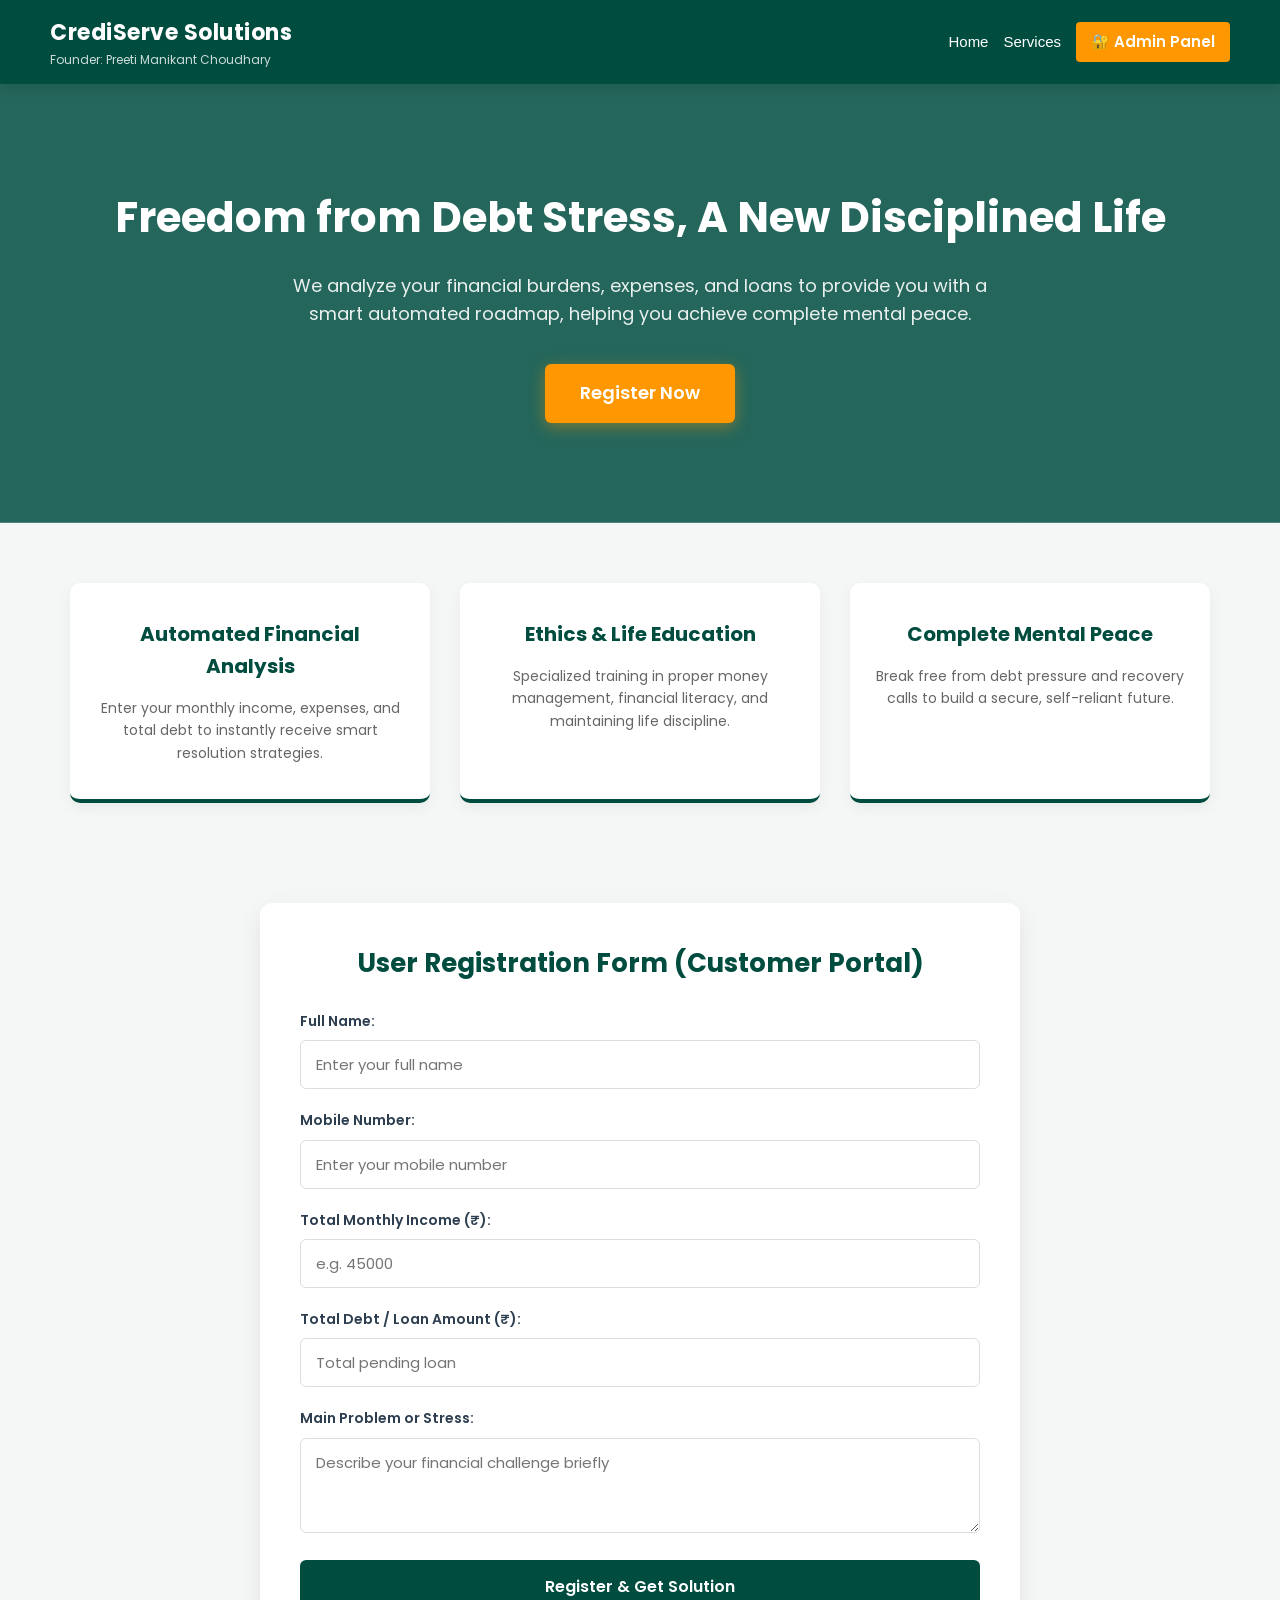
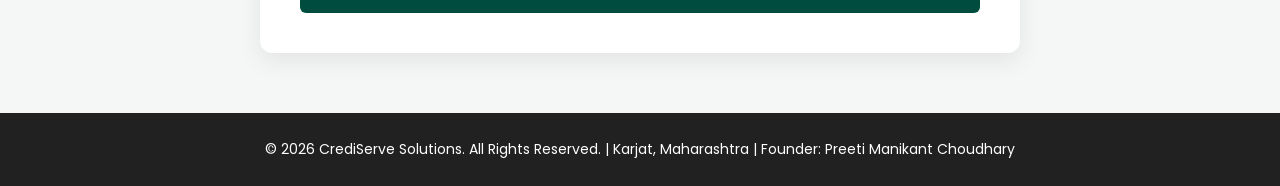
==== commit 284751c2: "Update index.html" ====
--- a/index.html
+++ b/index.html
@@ -48,22 +48,34 @@
 
         footer { background-color: #212121; color: var(--white); text-align: center; padding: 25px; margin-top: 60px; font-size: 14px; }
         
-        /* World Language Dropdown Styling */
-        .world-lang-select {
-            padding: 8px 14px;
-            border-radius: 6px;
-            border: 1px solid rgba(255,255,255,0.3);
-            background: rgba(255,255,255,0.1);
-            color: white;
-            font-family: 'Poppins', sans-serif;
-            font-size: 14px;
+        /* --- 100+ Languages & Complete Removal of 'G' Icon --- */
+        .goog-te-combo { 
+            padding: 8px 12px; 
+            border-radius: 6px; 
+            border: 1px solid #ccc; 
+            font-family: 'Poppins', sans-serif; 
+            font-size: 14px; 
+            background: white; 
+            color: #004d40; 
+            outline: none; 
+            cursor: pointer; 
             font-weight: 500;
-            outline: none;
-            cursor: pointer;
         }
-        .world-lang-select option {
-            background: #004d40;
-            color: white;
+        .goog-logo-link, .goog-te-gadget span, .goog-te-gadget img, .VIpgJd-ZVi9od-ORHb-OAI { 
+            display: none !important; 
+        }
+        .goog-te-gadget { 
+            color: transparent !important; 
+            font-size: 0px; 
+        }
+        .skiptranslate { 
+            display: inline-block; 
+        }
+        body { 
+            top: 0px !important; 
+        }
+        .goog-te-banner-frame { 
+            display: none !important; 
         }
     </style>
 </head>
@@ -74,19 +86,7 @@
             <p>Founder: Preeti Manikant Choudhary</p>
         </div>
         <nav style="display: flex; align-items: center; gap: 15px;">
-            <!-- Custom World Language Selector without 'G' Sign -->
-            <select class="world-lang-select" onchange="translatePage(this.value)">
-                <option value="en">🌐 English (Global)</option>
-                <option value="hi">🇮🇳 हिन्दी (Hindi)</option>
-                <option value="mr">🇮🇳 मराठी (Marathi)</option>
-                <option value="es">🇪🇸 Español (Spanish)</option>
-                <option value="fr">🇫🇷 Français (French)</option>
-                <option value="de">🇩🇪 Deutsch (German)</option>
-                <option value="ja">🇯🇵 日本語 (Japanese)</option>
-                <option value="ar">🇸🇦 العربية (Arabic)</option>
-                <option value="zh-CN">🇨🇳 中文 (Chinese)</option>
-                <option value="ru">🇷🇺 Русский (Russian)</option>
-            </select>
+            <div id="google_translate_element"></div>
             <a href="index.html" class="active">Home</a>
             <a href="#services">Services</a>
             <a href="admin.html" class="admin-btn">🔐 Admin Panel</a>
@@ -95,24 +95,24 @@
     
     <section class="hero">
         <div class="hero-content">
-            <h2 id="t-hero">Freedom from Debt Stress, A New Disciplined Life</h2>
-            <p id="t-desc">We analyze your financial burdens, expenses, and loans to provide you with a smart automated roadmap, helping you achieve complete mental peace.</p>
-            <a href="#register-form" class="hero-btn" id="t-btn">Register Now</a>
+            <h2>Freedom from Debt Stress, A New Disciplined Life</h2>
+            <p>We analyze your financial burdens, expenses, and loans to provide you with a smart automated roadmap, helping you achieve complete mental peace.</p>
+            <a href="#register-form" class="hero-btn">Register Now</a>
         </div>
     </section>
 
     <section id="services" class="features-container">
         <div class="feature-card">
-            <h3 id="t-f1-title">Automated Financial Analysis</h3>
-            <p id="t-f1-desc">Enter your monthly income, expenses, and total debt to instantly receive smart resolution strategies.</p>
+            <h3>Automated Financial Analysis</h3>
+            <p>Enter your monthly income, expenses, and total debt to instantly receive smart resolution strategies.</p>
         </div>
         <div class="feature-card">
-            <h3 id="t-f2-title">Ethics & Life Education</h3>
-            <p id="t-f2-desc">Specialized training in proper money management, financial literacy, and maintaining life discipline.</p>
+            <h3>Ethics & Life Education</h3>
+            <p>Specialized training in proper money management, financial literacy, and maintaining life discipline.</p>
         </div>
         <div class="feature-card">
-            <h3 id="t-f3-title">Complete Mental Peace</h3>
-            <p id="t-f3-desc">Break free from debt pressure and recovery calls to build a secure, self-reliant future.</p>
+            <h3>Complete Mental Peace</h3>
+            <p>Break free from debt pressure and recovery calls to build a secure, self-reliant future.</p>
         </div>
     </section>
 
@@ -150,60 +150,17 @@
         <p>&copy; 2026 CrediServe Solutions. All Rights Reserved. | Karjat, Maharashtra | Founder: Preeti Manikant Choudhary</p>
     </footer>
 
-    <!-- Instant Translation Script -->
-    <script>
-        const translations = {
-            hi: {
-                hero: "कर्ज के तनाव से आजादी, एक नई और अनुशासन भरी जिंदगी",
-                desc: "हम आपके वित्तीय बोझ, खर्च और लोन को व्यवस्थित कर आपको एक सुरक्षित ऑटोमैटिक रास्ता दिखाते हैं, ताकि आप और आपका परिवार मानसिक तनाव से पूरी तरह मुक्त हो सकें।",
-                btn: "अभी रजिस्ट्रेशन करें",
-                f1Title: "ऑटोमैटिक वित्तीय विश्लेषण",
-                f1Desc: "अपनी मासिक आय, खर्च और कुल लोन की सही जानकारी दर्ज करें और तुरंत स्मार्ट समाधान प्राप्त करें।",
-                f2Title: "नैतिकता और जीवन शिक्षा",
-                f2Desc: "पैसे के सही प्रबंधन, वित्तीय साक्षरता और जीवन में अनुशासन बनाए रखने की विशेष ट्रेनिंग।",
-                f3Title: "पूर्ण मानसिक शांति",
-                f3Desc: "कर्ज के दबाव और कॉल्स से बाहर निकलकर एक सुरक्षित और आत्मनिर्भर भविष्य का निर्माण करें।"
-            },
-            mr: {
-                hero: "कर्जाच्या तणावातून मुक्ती, एक नवीन आणि शिस्तबद्ध जीवन",
-                desc: "आम्ही तुमची आर्थिक ओझे, खर्च आणि कर्जे व्यवस्थित करून तुम्हाला एक सुरक्षित स्वयंचलित मार्ग दाखवतो, जेणेकरून तुम्ही मानसिक तणावातून पूर्णपणे मुक्त होऊ शकाल.",
-                btn: "आता नोंदणी करा",
-                f1Title: "स्वयंचलित आर्थिक विश्लेषण",
-                f1Desc: "तुमचे मासिक उत्पन्न, खर्च आणि एकूण कर्जाची अचूक माहिती प्रविष्ट करा आणि त्वरित स्मार्ट उपाय मिळवा.",
-                f2Title: "नैतिकता आणि जीवन शिक्षण",
-                f2Desc: "योग्य पैशांचे व्यवस्थापन, आर्थिक साक्षरता आणि जीवनात शिस्त राखण्यासाठी विशेष प्रशिक्षण.",
-                f3Title: "पूर्ण मानसिक शांतता",
-                f3Desc: "कर्जाचा दबाव आणि कॉल्सपासून मुक्त होऊन सुरक्षित आणि स्वावलंबी भविष्याची निर्मिती करा."
-            },
-            en: {
-                hero: "Freedom from Debt Stress, A New Disciplined Life",
-                desc: "We analyze your financial burdens, expenses, and loans to provide you with a smart automated roadmap, helping you achieve complete mental peace.",
-                btn: "Register Now",
-                f1Title: "Automated Financial Analysis",
-                f1Desc: "Enter your monthly income, expenses, and total debt to instantly receive smart resolution strategies.",
-                f2Title: "Ethics & Life Education",
-                f2Desc: "Specialized training in proper money management, financial literacy, and maintaining life discipline.",
-                f3Title: "Complete Mental Peace",
-                f3Desc: "Break free from debt pressure and recovery calls to build a secure, self-reliant future."
-            }
-        };
-
-        function translatePage(lang) {
-            if (lang === 'en' || !translations[lang]) {
-                location.reload();
-                return;
-            }
-            const t = translations[lang];
-            document.getElementById('t-hero').innerText = t.hero;
-            document.getElementById('t-desc').innerText = t.desc;
-            document.getElementById('t-btn').innerText = t.btn;
-            document.getElementById('t-f1-title').innerText = t.f1Title;
-            document.getElementById('t-f1-desc').innerText = t.f1Desc;
-            document.getElementById('t-f2-title').innerText = t.f2Title;
-            document.getElementById('t-f2-desc').innerText = t.f2Desc;
-            document.getElementById('t-f3-title').innerText = t.f3Title;
-            document.getElementById('t-f3-desc').innerText = t.f3Desc;
+    <!-- Google Translate Script for 100+ Languages -->
+    <script type="text/javascript">
+        function googleTranslateElementInit() {
+            new google.translate.TranslateElement({
+                pageLanguage: 'en',
+                includedLanguages: 'hi,mr,en,es,fr,de,zh-CN,ja,ar,ru,pt,it,ko,bn,pa,ta,te,gu,ur,ml,kn,or,as,ne,si,fa,tr,vi,th,id,ms,fil,nl,pl,uk,ro,el,hu,cs,sv,da,fi,no,sk,bg,hr,sr,lt,lv,et,sl,he,sw,af,sq,am,hy,az,eu,be,bs,ny,co,eo,gl,ka,ha,ig,is,jw,kk,km,ku,ky,lo,la,lb,mk,mg,mt,mi,mn,my,ps,sm,gd,st,sn,sd,so,su,tg,tt,tk,uz,xh,yi,yo,zu',
+                layout: google.translate.TranslateElement.InlineLayout.SIMPLE,
+                autoDisplay: false
+            }, 'google_translate_element');
         }
     </script>
+    <script type="text/javascript" src="//translate.google.com/translate_a/element.js?cb=googleTranslateElementInit"></script>
 </body>
 </html>
